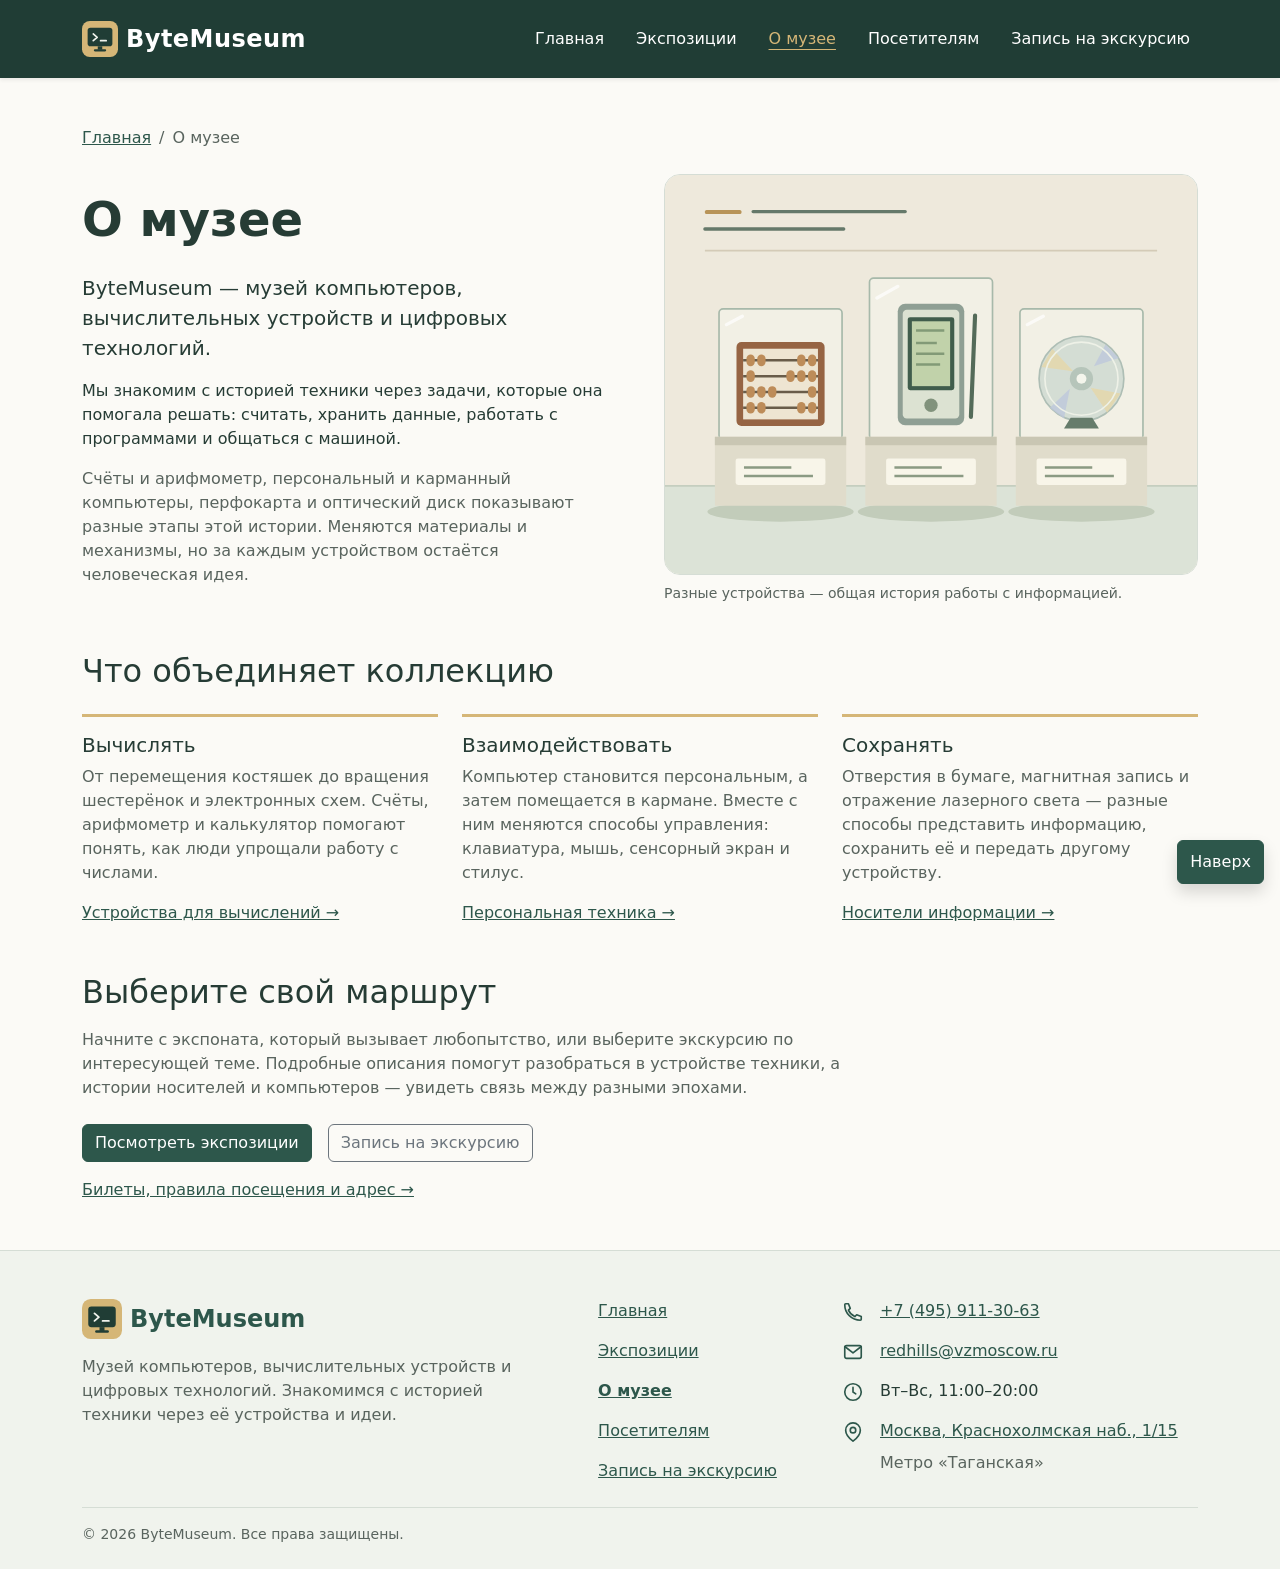
==== about.html @ 6b01838a "feat: add about page, update links, fix go-to-top button" ====
<!DOCTYPE html>
<html lang="ru">
<head>
  <meta charset="UTF-8">
  <meta name="viewport" content="width=device-width, initial-scale=1.0">
  <meta name="description" content="О ByteMuseum: музей компьютеров, вычислительных устройств и цифровых технологий. Идея коллекции и знакомство с историей вычислений.">
  <title>О музее — ByteMuseum</title>
  <link rel="icon" type="image/svg+xml" href="images/logo.svg">
  <link rel="stylesheet" href="https://cdn.jsdelivr.net/npm/bootstrap@5.3.8/dist/css/bootstrap.min.css">
  <link rel="stylesheet" href="css/custom.css">
</head>
<body id="top" class="d-flex flex-column min-vh-100">
  <header class="museum-header sticky-top text-white shadow-sm">
    <nav class="museum-nav navbar navbar-expand-lg py-3" data-bs-theme="dark" aria-label="Основная навигация">
      <div class="container">
        <a class="museum-header__brand navbar-brand d-inline-flex align-items-center gap-2 fs-4 mb-0" href="index.html">
          <img class="museum-brand__icon" src="images/logo.svg" width="36" height="36" alt="">
          <span>ByteMuseum</span>
        </a>
        <button class="navbar-toggler" type="button" data-bs-toggle="collapse" data-bs-target="#main-menu" aria-controls="main-menu" aria-expanded="false" aria-label="Открыть или закрыть меню">
          <span class="navbar-toggler-icon"></span>
        </button>
        <div class="collapse navbar-collapse" id="main-menu">
          <ul class="navbar-nav ms-auto gap-lg-3 pt-3 pt-lg-0">
            <li class="nav-item"><a class="museum-nav__link nav-link" href="index.html">Главная</a></li>
            <li class="nav-item"><a class="museum-nav__link nav-link" href="exhibitions.html">Экспозиции</a></li>
            <li class="nav-item"><a class="museum-nav__link nav-link" href="about.html" aria-current="page">О музее</a></li>
            <li class="nav-item"><a class="museum-nav__link nav-link" href="visitors.html">Посетителям</a></li>
            <li class="nav-item"><a class="museum-nav__link nav-link" href="tours.html">Запись на экскурсию</a></li>
          </ul>
        </div>
      </div>
    </nav>
  </header>

  <main class="container flex-grow-1 py-5">
    <nav class="breadcrumbs mb-4" aria-label="Хлебные крошки">
      <ol class="breadcrumb mb-0">
        <li class="breadcrumb-item"><a href="index.html">Главная</a></li>
        <li class="breadcrumb-item active" aria-current="page">О музее</li>
      </ol>
    </nav>

    <section class="row align-items-center g-4 g-lg-5 mb-5" aria-labelledby="about-museum-title">
      <div class="col-12 col-lg-6">
        <h1 id="about-museum-title" class="display-5 fw-bold mb-4">О музее</h1>
        <p class="lead">ByteMuseum — музей компьютеров, вычислительных устройств и цифровых технологий.</p>
        <p>Мы знакомим с историей техники через задачи, которые она помогала решать: считать, хранить данные, работать с программами и общаться с машиной.</p>
        <p class="text-body-secondary mb-0">Счёты и арифмометр, персональный и карманный компьютеры, перфокарта и оптический диск показывают разные этапы этой истории. Меняются материалы и механизмы, но за каждым устройством остаётся человеческая идея.</p>
      </div>
      <div class="col-12 col-lg-6">
        <figure class="mb-0">
          <img class="museum-hero__image img-fluid rounded-4 w-100" src="images/museum-display.svg" width="640" height="480" alt="Иллюстрация музейных витрин со счётами, карманным компьютером и оптическим диском">
          <figcaption class="small text-body-secondary mt-2">Разные устройства — общая история работы с информацией.</figcaption>
        </figure>
      </div>
    </section>

    <section class="mb-5" aria-labelledby="collection-title">
      <h2 id="collection-title" class="mb-4">Что объединяет коллекцию</h2>
      <div class="row g-4">
        <div class="col-12 col-md-6 col-lg-4">
          <div class="museum-benefit d-flex flex-column h-100 pt-3">
            <h3 class="h5">Вычислять</h3>
            <p class="text-body-secondary">От перемещения костяшек до вращения шестерёнок и электронных схем. Счёты, арифмометр и калькулятор помогают понять, как люди упрощали работу с числами.</p>
            <a class="mt-auto align-self-start" href="exhibitions.html#arithmometer">Устройства для вычислений →</a>
          </div>
        </div>
        <div class="col-12 col-md-6 col-lg-4">
          <div class="museum-benefit d-flex flex-column h-100 pt-3">
            <h3 class="h5">Взаимодействовать</h3>
            <p class="text-body-secondary">Компьютер становится персональным, а затем помещается в кармане. Вместе с ним меняются способы управления: клавиатура, мышь, сенсорный экран и стилус.</p>
            <a class="mt-auto align-self-start" href="exhibitions.html#handheld-computer">Персональная техника →</a>
          </div>
        </div>
        <div class="col-12 col-md-6 col-lg-4">
          <div class="museum-benefit d-flex flex-column h-100 pt-3">
            <h3 class="h5">Сохранять</h3>
            <p class="text-body-secondary">Отверстия в бумаге, магнитная запись и отражение лазерного света — разные способы представить информацию, сохранить её и передать другому устройству.</p>
            <a class="mt-auto align-self-start" href="exhibitions.html#floppy-disk">Носители информации →</a>
          </div>
        </div>
      </div>
    </section>

    <section class="row g-4" aria-labelledby="explore-title">
      <div class="col-12 col-lg-9">
        <h2 id="explore-title" class="mb-3">Выберите свой маршрут</h2>
        <p class="text-body-secondary mb-4">Начните с экспоната, который вызывает любопытство, или выберите экскурсию по интересующей теме. Подробные описания помогут разобраться в устройстве техники, а истории носителей и компьютеров — увидеть связь между разными эпохами.</p>
        <div class="d-flex flex-wrap gap-3 mb-3">
          <a class="museum-button btn btn-primary" href="exhibitions.html">Посмотреть экспозиции</a>
          <a class="btn btn-outline-secondary" href="tours.html">Запись на экскурсию</a>
        </div>
        <a href="visitors.html">Билеты, правила посещения и адрес →</a>
      </div>
    </section>
  </main>

  <footer class="museum-footer border-top pt-5 pb-4">
    <div class="container">
      <div class="row g-4">
        <div class="col-12 col-lg-5">
          <a class="museum-footer__brand d-inline-flex align-items-center gap-2 text-decoration-none mb-3" href="index.html">
            <img class="museum-brand__icon" src="images/logo.svg" width="40" height="40" alt="">
            <span class="fs-4 fw-bold">ByteMuseum</span>
          </a>
          <p class="text-body-secondary mb-0">Музей компьютеров, вычислительных устройств и цифровых технологий. Знакомимся с историей техники через её устройства и идеи.</p>
        </div>
        <div class="col-12 col-sm-5 col-lg-3 d-flex justify-content-lg-center">
          <nav aria-label="Навигация в подвале">
            <ul class="d-flex flex-column gap-3 list-unstyled mb-0">
              <li><a class="museum-footer__link" href="index.html">Главная</a></li>
              <li><a class="museum-footer__link" href="exhibitions.html">Экспозиции</a></li>
              <li><a class="museum-footer__link" href="about.html" aria-current="page">О музее</a></li>
              <li><a class="museum-footer__link" href="visitors.html">Посетителям</a></li>
              <li><a class="museum-footer__link" href="tours.html">Запись на экскурсию</a></li>
            </ul>
          </nav>
        </div>
        <div class="col-12 col-sm-7 col-lg-4">
          <ul class="d-flex flex-column gap-3 list-unstyled mb-0">
            <li class="d-flex align-items-start gap-3">
              <svg class="museum-footer__icon" width="22" height="22" viewBox="0 0 24 24" fill="none" stroke="currentColor" stroke-width="1.8" stroke-linecap="round" stroke-linejoin="round" aria-hidden="true" focusable="false"><use href="images/icons.svg#phone"></use></svg>
              <div><span class="visually-hidden">Телефон: </span><a class="museum-footer__contact" href="tel:+74959113063">+7 (495) 911-30-63</a></div>
            </li>
            <li class="d-flex align-items-start gap-3">
              <svg class="museum-footer__icon" width="22" height="22" viewBox="0 0 24 24" fill="none" stroke="currentColor" stroke-width="1.8" stroke-linecap="round" stroke-linejoin="round" aria-hidden="true" focusable="false"><use href="images/icons.svg#mail"></use></svg>
              <div><span class="visually-hidden">Электронная почта: </span><a class="museum-footer__contact" href="mailto:redhills@vzmoscow.ru">redhills@vzmoscow.ru</a></div>
            </li>
            <li class="d-flex align-items-start gap-3">
              <svg class="museum-footer__icon" width="22" height="22" viewBox="0 0 24 24" fill="none" stroke="currentColor" stroke-width="1.8" stroke-linecap="round" stroke-linejoin="round" aria-hidden="true" focusable="false"><use href="images/icons.svg#clock"></use></svg>
              <div><span class="visually-hidden">Время работы: </span><span>Вт–Вс, 11:00–20:00</span></div>
            </li>
            <li class="d-flex align-items-start gap-3">
              <svg class="museum-footer__icon" width="22" height="22" viewBox="0 0 24 24" fill="none" stroke="currentColor" stroke-width="1.8" stroke-linecap="round" stroke-linejoin="round" aria-hidden="true" focusable="false"><use href="images/icons.svg#pin"></use></svg>
              <address class="mb-0">
                <span class="visually-hidden">Адрес: </span><a href="visitors.html#directions">Москва, Краснохолмская наб., 1/15</a>
                <span class="d-block text-body-secondary mt-2">Метро «Таганская»</span>
              </address>
            </li>
          </ul>
        </div>
      </div>
      <div class="museum-footer__bottom border-top mt-4 pt-3">
        <p class="text-body-secondary small mb-0">&copy; 2026 ByteMuseum. Все права защищены.</p>
      </div>
    </div>
  </footer>

  <a class="museum-button back-to-top btn btn-primary position-fixed bottom-0 end-0 m-3 shadow z-3" href="#top" aria-label="Вернуться к началу страницы">Наверх</a>

  <script src="https://cdn.jsdelivr.net/npm/bootstrap@5.3.8/dist/js/bootstrap.bundle.min.js"></script>
</body>
</html>
---- css/custom.css ----
:root {
  /* Тема сайта */
  --museum-brand: #2d574b;
  --museum-brand-rgb: 45, 87, 75;
  --museum-brand-hover: #234438;
  --museum-header: #203d35;
  --museum-accent: #d5b677;
  --museum-focus: #986414;
  --museum-surface: #ffffff;
  --museum-surface-muted: #f0f3ed;
  --museum-radius: 1rem;
  --museum-anchor-offset: 10rem;

  /* Общие цвета Bootstrap и собственных блоков */
  --bs-primary: var(--museum-brand);
  --bs-primary-rgb: var(--museum-brand-rgb);
  --bs-body-color: #263c35;
  --bs-body-bg: #fbfaf6;
  --bs-secondary-color: #59645e;
  --bs-border-color: #d5ddd5;
  --bs-link-color: var(--museum-brand);
  --bs-link-color-rgb: var(--museum-brand-rgb);
  --bs-link-hover-color: var(--museum-brand-hover);
  --bs-link-hover-color-rgb: 35, 68, 56;
}

/* Базовое поведение и клавиатурная навигация */
html {
  overscroll-behavior: none;
}

a:focus-visible,
.museum-button:focus-visible,
.navbar-toggler:focus-visible,
.table-responsive:focus-visible {
  outline: 3px solid var(--museum-focus);
  outline-offset: 4px;
}

.museum-section {
  scroll-margin-top: var(--museum-anchor-offset);
}

/* Шапка и навигация */
.museum-header {
  background-color: var(--museum-header);
}

.museum-header__brand {
  font-weight: 700;
  letter-spacing: 0.02em;
}

.museum-brand__icon {
  flex-shrink: 0;
}

.museum-footer__contact {
  overflow-wrap: anywhere;
}

.museum-footer__icon {
  flex-shrink: 0;
  margin-top: 0.125rem;
  color: var(--museum-brand);
}

.museum-footer__link[aria-current="page"] {
  font-weight: 600;
}

.museum-footer__bottom {
  /* Оставляем место для фиксированной ссылки «Наверх». */
  padding-right: 7rem;
}

.museum-header a:focus-visible,
.museum-header .navbar-toggler:focus-visible {
  outline-color: var(--museum-accent);
}

.museum-nav__link {
  display: inline-block;
  padding-block: 0.25rem;
  color: #ffffff;
  text-decoration: underline;
  text-decoration-color: transparent;
  text-underline-offset: 0.3em;
}

.museum-nav__link:hover,
.museum-nav__link:focus-visible,
.museum-nav__link[aria-current="page"] {
  color: var(--museum-accent);
  text-decoration-color: currentColor;
}

.museum-nav .navbar-toggler {
  min-width: 48px;
  min-height: 44px;
}

/* Главный блок и преимущества */
.museum-hero,
.museum-footer {
  background-color: var(--museum-surface-muted);
}

.museum-hero__eyebrow,
.exhibit-card__category {
  font-family: var(--bs-font-monospace);
}

.museum-hero__eyebrow {
  color: var(--museum-brand);
}

.museum-hero__title {
  letter-spacing: -0.035em;
}

.museum-hero__image {
  border: 1px solid var(--bs-border-color);
}

.museum-benefit {
  border-top: 3px solid var(--museum-accent);
}

/* Экспонат */
.exhibit-card {
  background-color: var(--museum-surface);
  border: 1px solid var(--bs-border-color);
  border-radius: var(--museum-radius);
}

.exhibit-card--featured {
  border-color: var(--museum-brand);
}

.exhibit-card__image {
  display: block;
  aspect-ratio: 4 / 3;
  object-fit: contain;
  border-bottom: 1px solid var(--bs-border-color);
}

.museum-badge {
  color: #ffffff;
  background-color: var(--museum-brand);
}

.museum-badge--temporary {
  color: var(--museum-header);
  background-color: var(--museum-accent);
}

.exhibit-specs {
  --bs-table-color: var(--bs-body-color);
  --bs-table-bg: var(--museum-surface);
  --bs-table-striped-color: var(--bs-body-color);
  --bs-table-striped-bg: var(--museum-surface-muted);
}

.exhibit-specs th {
  width: 40%;
  font-weight: 600;
}

/* Информация для посетителей */
.visitor-ticket {
  --bs-card-bg: var(--museum-surface);
}

.museum-notice {
  --bs-alert-color: var(--bs-body-color);
  --bs-alert-bg: var(--museum-surface-muted);
  --bs-alert-border-color: var(--bs-border-color);
  --bs-alert-link-color: var(--museum-brand);
}

.museum-faq {
  --bs-accordion-bg: var(--museum-surface);
  --bs-accordion-color: var(--bs-body-color);
  --bs-accordion-btn-color: var(--bs-body-color);
  --bs-accordion-active-color: var(--museum-brand);
  --bs-accordion-active-bg: var(--museum-surface-muted);
  --bs-accordion-btn-focus-box-shadow: inset 0 0 0 3px var(--museum-focus);
}

/* Форма записи и предварительный просмотр заявки */
.tour-note {
  --bs-card-bg: var(--museum-surface-muted);
}

.tour-form .form-control:focus,
.tour-form .form-select:focus,
.tour-form .form-check-input:focus {
  border-color: var(--museum-brand);
  box-shadow: 0 0 0 0.25rem rgba(var(--museum-brand-rgb), 0.2);
}

.tour-form .form-check-input:checked {
  background-color: var(--museum-brand);
  border-color: var(--museum-brand);
}

.tour-summary dd {
  overflow-wrap: anywhere;
}

.tour-summary__comment {
  white-space: pre-wrap;
}

/* Состояния кнопок через переменные Bootstrap */
.museum-button {
  --bs-btn-bg: var(--museum-brand);
  --bs-btn-border-color: var(--museum-brand);
  --bs-btn-hover-bg: var(--museum-brand-hover);
  --bs-btn-hover-border-color: var(--museum-brand-hover);
  --bs-btn-active-bg: var(--museum-header);
  --bs-btn-active-border-color: var(--museum-header);
  --bs-btn-focus-shadow-rgb: var(--museum-brand-rgb);
  --bs-btn-disabled-bg: var(--museum-brand);
  --bs-btn-disabled-border-color: var(--museum-brand);
}

.back-to-top {
  min-height: 44px;
  display: inline-flex;
  align-items: center;
}

/* Карта остаётся достаточно высокой для управления на небольшом экране. */
.visitors-map {
  display: block;
  width: 100%;
  height: clamp(22rem, 45vw, 32rem);
  border: 0;
}

/* Горизонтальное меню занимает меньше места по высоте */
@media (min-width: 992px) {
  :root {
    --museum-anchor-offset: 7rem;
  }
}
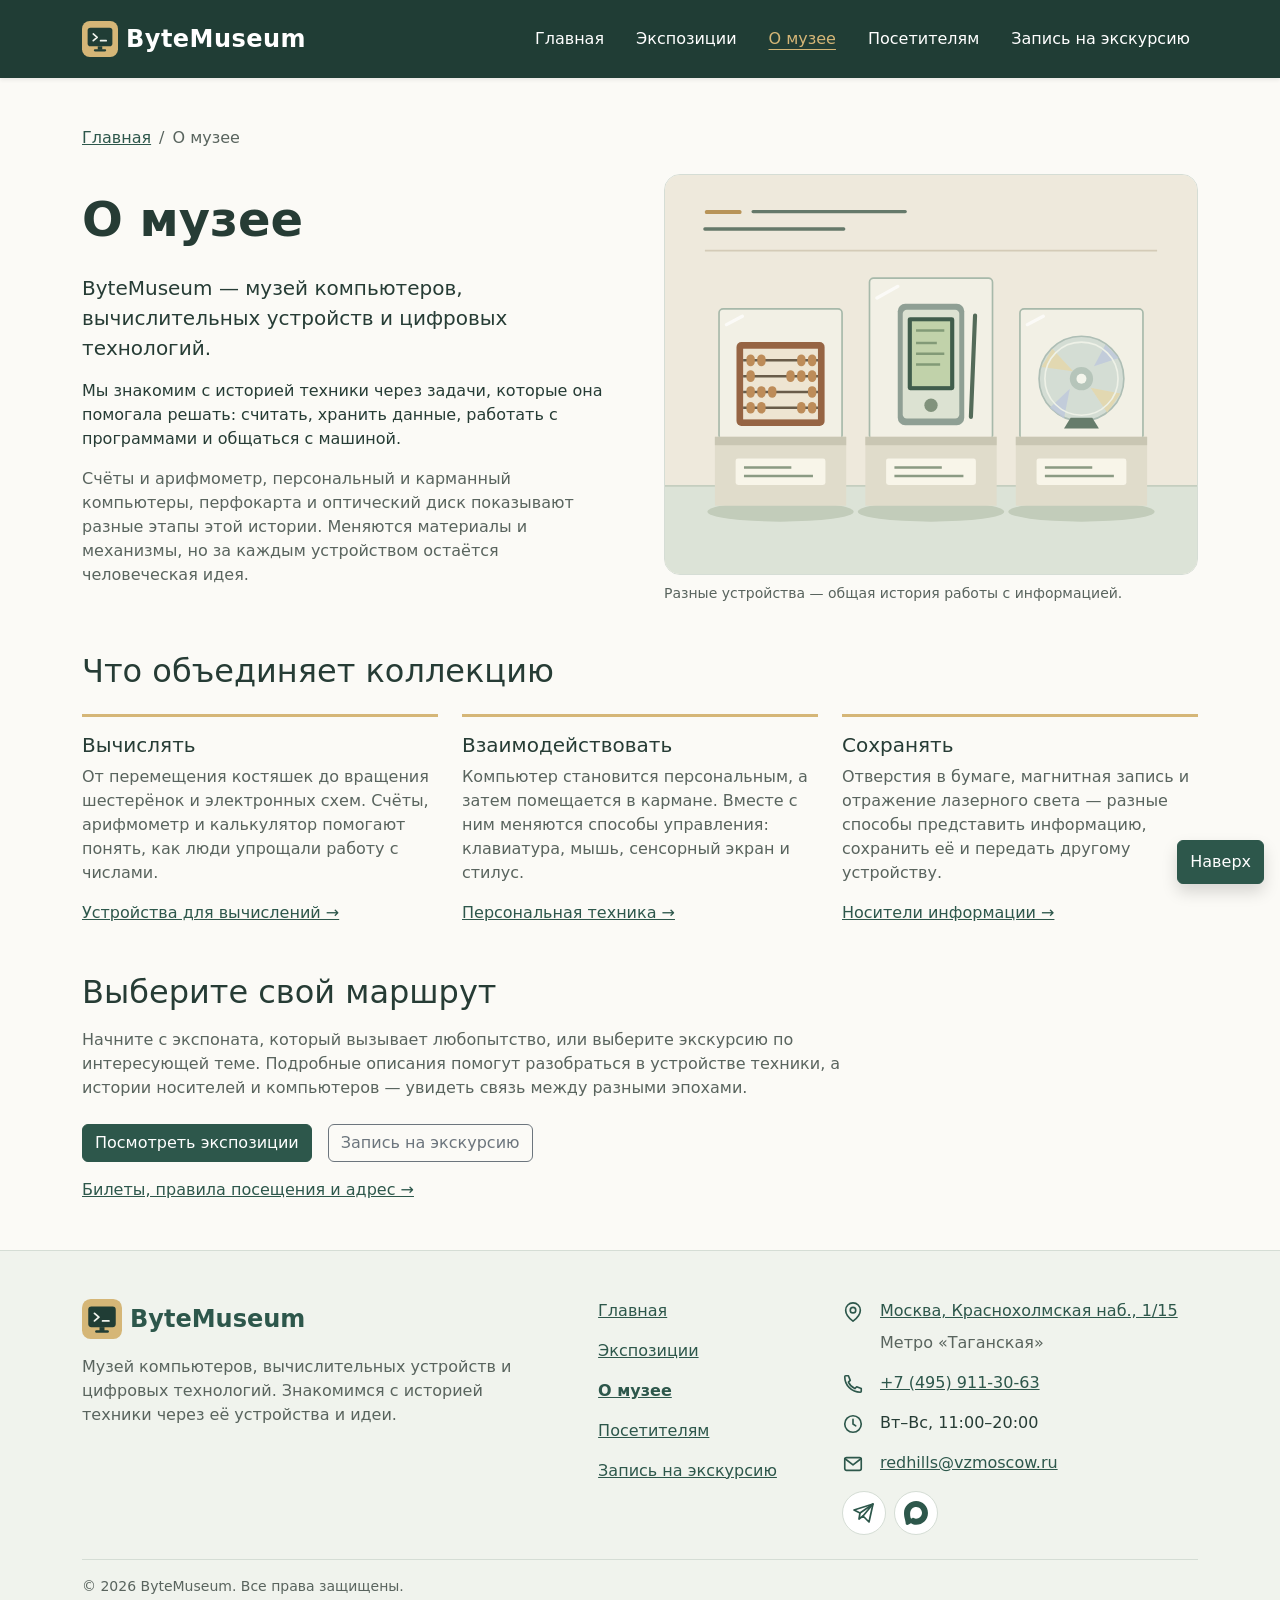
==== commit fa4affa1: "fix: reorder info in footer, add socials" ====
--- a/about.html
+++ b/about.html
@@ -120,23 +120,33 @@
         <div class="col-12 col-sm-7 col-lg-4">
           <ul class="d-flex flex-column gap-3 list-unstyled mb-0">
             <li class="d-flex align-items-start gap-3">
+              <svg class="museum-footer__icon" width="22" height="22" viewBox="0 0 24 24" fill="none" stroke="currentColor" stroke-width="1.8" stroke-linecap="round" stroke-linejoin="round" aria-hidden="true" focusable="false"><use href="images/icons.svg#pin"></use></svg>
+              <address class="mb-0">
+                <span class="visually-hidden">Адрес: </span><a href="visitors.html#directions">Москва, Краснохолмская наб., 1/15</a>
+                <span class="d-block text-body-secondary mt-2">Метро «Таганская»</span>
+              </address>
+            </li>
+            <li class="d-flex align-items-start gap-3">
               <svg class="museum-footer__icon" width="22" height="22" viewBox="0 0 24 24" fill="none" stroke="currentColor" stroke-width="1.8" stroke-linecap="round" stroke-linejoin="round" aria-hidden="true" focusable="false"><use href="images/icons.svg#phone"></use></svg>
               <div><span class="visually-hidden">Телефон: </span><a class="museum-footer__contact" href="tel:+74959113063">+7 (495) 911-30-63</a></div>
-            </li>
-            <li class="d-flex align-items-start gap-3">
-              <svg class="museum-footer__icon" width="22" height="22" viewBox="0 0 24 24" fill="none" stroke="currentColor" stroke-width="1.8" stroke-linecap="round" stroke-linejoin="round" aria-hidden="true" focusable="false"><use href="images/icons.svg#mail"></use></svg>
-              <div><span class="visually-hidden">Электронная почта: </span><a class="museum-footer__contact" href="mailto:redhills@vzmoscow.ru">redhills@vzmoscow.ru</a></div>
             </li>
             <li class="d-flex align-items-start gap-3">
               <svg class="museum-footer__icon" width="22" height="22" viewBox="0 0 24 24" fill="none" stroke="currentColor" stroke-width="1.8" stroke-linecap="round" stroke-linejoin="round" aria-hidden="true" focusable="false"><use href="images/icons.svg#clock"></use></svg>
               <div><span class="visually-hidden">Время работы: </span><span>Вт–Вс, 11:00–20:00</span></div>
             </li>
             <li class="d-flex align-items-start gap-3">
-              <svg class="museum-footer__icon" width="22" height="22" viewBox="0 0 24 24" fill="none" stroke="currentColor" stroke-width="1.8" stroke-linecap="round" stroke-linejoin="round" aria-hidden="true" focusable="false"><use href="images/icons.svg#pin"></use></svg>
-              <address class="mb-0">
-                <span class="visually-hidden">Адрес: </span><a href="visitors.html#directions">Москва, Краснохолмская наб., 1/15</a>
-                <span class="d-block text-body-secondary mt-2">Метро «Таганская»</span>
-              </address>
+              <svg class="museum-footer__icon" width="22" height="22" viewBox="0 0 24 24" fill="none" stroke="currentColor" stroke-width="1.8" stroke-linecap="round" stroke-linejoin="round" aria-hidden="true" focusable="false"><use href="images/icons.svg#mail"></use></svg>
+              <div><span class="visually-hidden">Электронная почта: </span><a class="museum-footer__contact" href="mailto:redhills@vzmoscow.ru">redhills@vzmoscow.ru</a></div>
+            </li>
+            <li>
+              <div class="social-links d-flex align-items-center gap-2" role="group" aria-label="Социальные сети">
+                <a class="social-links__link" href="https://t.me/kholmygallery" target="_blank" rel="noopener noreferrer" aria-label="Telegram (откроется в новой вкладке)" title="Telegram">
+                  <svg width="24" height="24" viewBox="0 0 24 24" aria-hidden="true" focusable="false"><use href="images/icons.svg#telegram"></use></svg>
+                </a>
+                <a class="social-links__link" href="https://max.ru/" target="_blank" rel="noopener noreferrer" aria-label="MAX (откроется в новой вкладке)" title="MAX">
+                  <svg width="24" height="24" viewBox="0 0 24 24" aria-hidden="true" focusable="false"><use href="images/icons.svg#max"></use></svg>
+                </a>
+              </div>
             </li>
           </ul>
         </div>
--- a/css/custom.css
+++ b/css/custom.css
@@ -69,6 +69,26 @@
   font-weight: 600;
 }
 
+.social-links__link {
+  display: inline-flex;
+  align-items: center;
+  justify-content: center;
+  flex-shrink: 0;
+  width: 44px;
+  height: 44px;
+  color: var(--museum-brand);
+  background-color: var(--museum-surface);
+  border: 1px solid var(--bs-border-color);
+  border-radius: 50%;
+}
+
+.social-links__link:hover,
+.social-links__link:focus-visible {
+  color: #ffffff;
+  background-color: var(--museum-brand);
+  border-color: var(--museum-brand);
+}
+
 .museum-footer__bottom {
   /* Оставляем место для фиксированной ссылки «Наверх». */
   padding-right: 7rem;
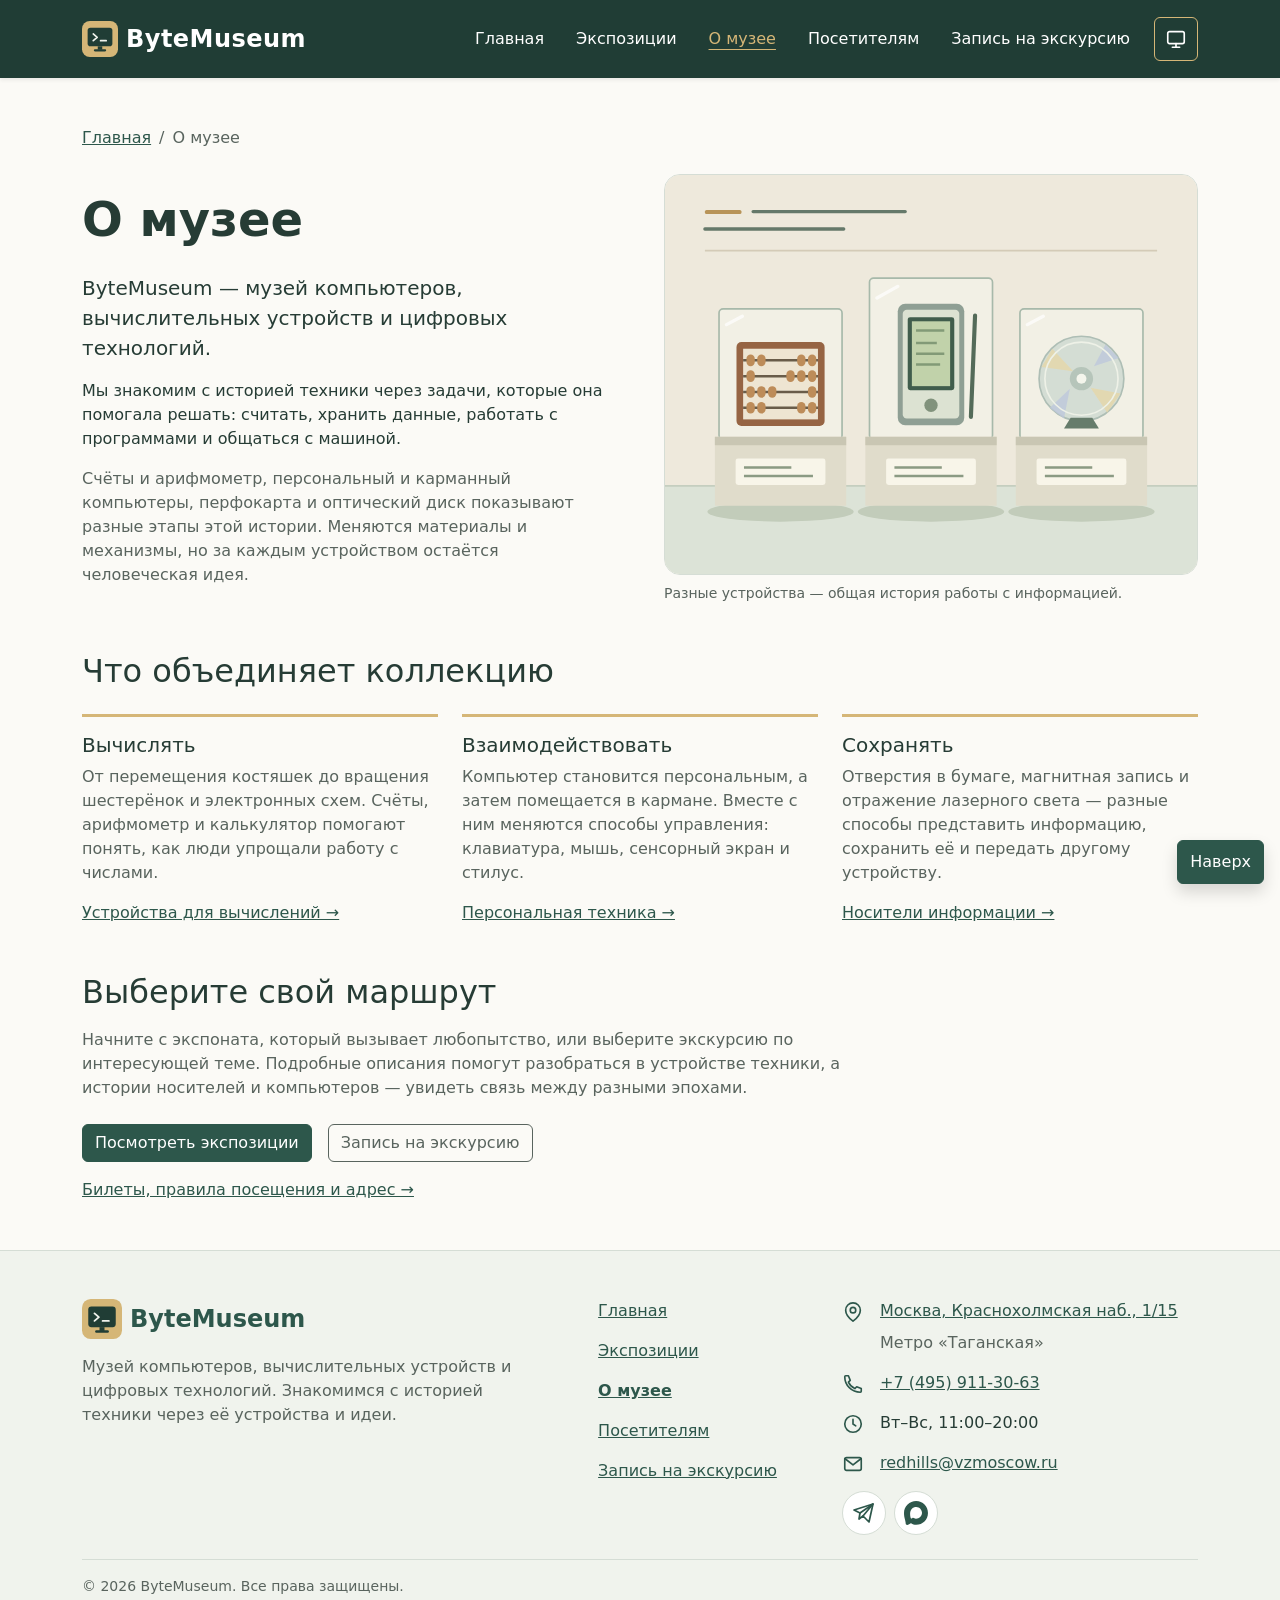
==== commit 235ecd92: "feat: system/light/dark theme" ====
--- a/about.html
+++ b/about.html
@@ -1,17 +1,18 @@
 <!DOCTYPE html>
-<html lang="ru">
+<html lang="ru" data-bs-theme="light">
 <head>
   <meta charset="UTF-8">
   <meta name="viewport" content="width=device-width, initial-scale=1.0">
   <meta name="description" content="О ByteMuseum: музей компьютеров, вычислительных устройств и цифровых технологий. Идея коллекции и знакомство с историей вычислений.">
   <title>О музее — ByteMuseum</title>
   <link rel="icon" type="image/svg+xml" href="images/logo.svg">
+  <script src="js/theme.js"></script>
   <link rel="stylesheet" href="https://cdn.jsdelivr.net/npm/bootstrap@5.3.8/dist/css/bootstrap.min.css">
   <link rel="stylesheet" href="css/custom.css">
 </head>
 <body id="top" class="d-flex flex-column min-vh-100">
   <header class="museum-header sticky-top text-white shadow-sm">
-    <nav class="museum-nav navbar navbar-expand-lg py-3" data-bs-theme="dark" aria-label="Основная навигация">
+    <nav class="museum-nav navbar navbar-expand-xl py-3" data-bs-theme="dark" aria-label="Основная навигация">
       <div class="container">
         <a class="museum-header__brand navbar-brand d-inline-flex align-items-center gap-2 fs-4 mb-0" href="index.html">
           <img class="museum-brand__icon" src="images/logo.svg" width="36" height="36" alt="">
@@ -21,13 +22,16 @@
           <span class="navbar-toggler-icon"></span>
         </button>
         <div class="collapse navbar-collapse" id="main-menu">
-          <ul class="navbar-nav ms-auto gap-lg-3 pt-3 pt-lg-0">
+          <ul class="navbar-nav ms-auto gap-xl-3 pt-3 pt-xl-0">
             <li class="nav-item"><a class="museum-nav__link nav-link" href="index.html">Главная</a></li>
             <li class="nav-item"><a class="museum-nav__link nav-link" href="exhibitions.html">Экспозиции</a></li>
             <li class="nav-item"><a class="museum-nav__link nav-link" href="about.html" aria-current="page">О музее</a></li>
             <li class="nav-item"><a class="museum-nav__link nav-link" href="visitors.html">Посетителям</a></li>
             <li class="nav-item"><a class="museum-nav__link nav-link" href="tours.html">Запись на экскурсию</a></li>
           </ul>
+          <button id="theme-toggle" class="theme-toggle btn align-items-center justify-content-center ms-xl-3 mt-3 mt-xl-0" type="button" aria-label="Тема: системная. Переключить на тёмную" title="Тема: системная. Переключить на тёмную" hidden>
+            <svg width="22" height="22" viewBox="0 0 24 24" fill="none" stroke="currentColor" stroke-width="1.8" stroke-linecap="round" stroke-linejoin="round" aria-hidden="true" focusable="false"><use id="theme-icon" href="images/icons.svg#theme-system"></use></svg>
+          </button>
         </div>
       </div>
     </nav>
--- a/css/custom.css
+++ b/css/custom.css
@@ -1,27 +1,92 @@
 :root {
-  /* Тема сайта */
+  /* Палитра светлой темы и общие размеры. */
+  color-scheme: light;
   --museum-brand: #2d574b;
   --museum-brand-rgb: 45, 87, 75;
   --museum-brand-hover: #234438;
+  --museum-brand-hover-rgb: 35, 68, 56;
+  --museum-on-brand: #ffffff;
+  --museum-button-bg: #2d574b;
+  --museum-button-hover: #234438;
+  --museum-button-active: #203d35;
   --museum-header: #203d35;
   --museum-accent: #d5b677;
   --museum-focus: #986414;
   --museum-surface: #ffffff;
   --museum-surface-muted: #f0f3ed;
+  --museum-input-border: #75877c;
   --museum-radius: 1rem;
   --museum-anchor-offset: 10rem;
 
-  /* Общие цвета Bootstrap и собственных блоков */
+  /* Переменные Bootstrap: текст, поверхности, ссылки и состояния форм. */
   --bs-primary: var(--museum-brand);
   --bs-primary-rgb: var(--museum-brand-rgb);
+  --bs-primary-text-emphasis: #234438;
+  --bs-primary-bg-subtle: #e5eee7;
+  --bs-primary-border-subtle: #a2b7aa;
   --bs-body-color: #263c35;
+  --bs-body-color-rgb: 38, 60, 53;
   --bs-body-bg: #fbfaf6;
+  --bs-body-bg-rgb: 251, 250, 246;
+  --bs-emphasis-color: #182a23;
+  --bs-emphasis-color-rgb: 24, 42, 35;
   --bs-secondary-color: #59645e;
+  --bs-secondary-color-rgb: 89, 100, 94;
+  --bs-secondary-bg: #e5ebe4;
+  --bs-secondary-bg-rgb: 229, 235, 228;
+  --bs-tertiary-color: #626c66;
+  --bs-tertiary-color-rgb: 98, 108, 102;
+  --bs-tertiary-bg: var(--museum-surface-muted);
+  --bs-tertiary-bg-rgb: 240, 243, 237;
   --bs-border-color: #d5ddd5;
+  --bs-border-color-translucent: rgba(38, 60, 53, 0.25);
   --bs-link-color: var(--museum-brand);
   --bs-link-color-rgb: var(--museum-brand-rgb);
   --bs-link-hover-color: var(--museum-brand-hover);
-  --bs-link-hover-color-rgb: 35, 68, 56;
+  --bs-link-hover-color-rgb: var(--museum-brand-hover-rgb);
+  --bs-form-valid-color: #146c43;
+  --bs-form-valid-border-color: #146c43;
+  --bs-form-invalid-color: #b02a37;
+  --bs-form-invalid-border-color: #b02a37;
+}
+
+:root[data-bs-theme="dark"] {
+  color-scheme: dark;
+  --museum-brand: #9bcbb5;
+  --museum-brand-rgb: 155, 203, 181;
+  --museum-brand-hover: #c1e4d2;
+  --museum-brand-hover-rgb: 193, 228, 210;
+  --museum-on-brand: #142c23;
+  --museum-button-bg: #356653;
+  --museum-button-hover: #407a64;
+  --museum-button-active: #2d574b;
+  --museum-header: #162b24;
+  --museum-focus: #e1c48c;
+  --museum-surface: #202e28;
+  --museum-surface-muted: #26382f;
+  --museum-input-border: #789184;
+  --bs-primary-text-emphasis: #b2ddc7;
+  --bs-primary-bg-subtle: #243c30;
+  --bs-primary-border-subtle: #648b74;
+  --bs-body-color: #e5ede6;
+  --bs-body-color-rgb: 229, 237, 230;
+  --bs-body-bg: #17221c;
+  --bs-body-bg-rgb: 23, 34, 28;
+  --bs-emphasis-color: #f5faf5;
+  --bs-emphasis-color-rgb: 245, 250, 245;
+  --bs-secondary-color: #b4c4b9;
+  --bs-secondary-color-rgb: 180, 196, 185;
+  --bs-secondary-bg: #304338;
+  --bs-secondary-bg-rgb: 48, 67, 56;
+  --bs-tertiary-color: #a6b9ac;
+  --bs-tertiary-color-rgb: 166, 185, 172;
+  --bs-tertiary-bg-rgb: 38, 56, 47;
+  --bs-border-color: #52675a;
+  --bs-border-color-translucent: rgba(229, 237, 230, 0.25);
+  --bs-form-valid-color: #92d7b4;
+  --bs-form-valid-border-color: #92d7b4;
+  --bs-form-invalid-color: #ffa8b1;
+  --bs-form-invalid-border-color: #ffa8b1;
 }
 
 /* Базовое поведение и клавиатурная навигация */
@@ -84,7 +149,7 @@
 
 .social-links__link:hover,
 .social-links__link:focus-visible {
-  color: #ffffff;
+  color: var(--museum-on-brand);
   background-color: var(--museum-brand);
   border-color: var(--museum-brand);
 }
@@ -120,6 +185,38 @@
   min-height: 44px;
 }
 
+.theme-toggle {
+  --bs-btn-color: #ffffff;
+  --bs-btn-border-color: var(--museum-accent);
+  --bs-btn-hover-color: var(--museum-header);
+  --bs-btn-hover-bg: var(--museum-accent);
+  --bs-btn-hover-border-color: var(--museum-accent);
+  --bs-btn-active-color: var(--museum-header);
+  --bs-btn-active-bg: var(--museum-accent);
+  --bs-btn-active-border-color: var(--museum-accent);
+  min-height: 44px;
+  width: 44px;
+  padding: 0;
+}
+
+.theme-toggle:not([hidden]) {
+  display: inline-flex;
+}
+
+.theme-toggle[hidden] {
+  display: none;
+}
+
+.theme-toggle:focus-visible {
+  outline: 3px solid var(--museum-accent);
+  outline-offset: 4px;
+}
+
+.theme-toggle[data-theme-mode="dark"] {
+  color: var(--museum-header);
+  background-color: var(--museum-accent);
+}
+
 /* Главный блок и преимущества */
 .museum-hero,
 .museum-footer {
@@ -147,7 +244,87 @@
   border-top: 3px solid var(--museum-accent);
 }
 
-/* Экспонат */
+/* Хронология: вертикальная на телефоне, горизонтальная на широком экране. */
+.museum-timeline {
+  background-color: var(--museum-surface-muted);
+}
+
+.museum-timeline__list {
+  margin: 0 0 0 0.75rem;
+  padding-top: 0.75rem;
+}
+
+.museum-timeline__step {
+  position: relative;
+  padding: 0 0 2rem 2rem;
+  border-left: 2px solid var(--museum-brand);
+}
+
+.museum-timeline__step:last-child {
+  padding-bottom: 0;
+  border-color: transparent;
+}
+
+.museum-timeline__number {
+  position: absolute;
+  top: 0;
+  left: -0.85rem;
+  display: inline-flex;
+  align-items: center;
+  justify-content: center;
+  width: 1.6rem;
+  height: 1.6rem;
+  border-radius: 50%;
+  color: var(--museum-on-brand);
+  background-color: var(--museum-brand);
+  font-size: 0.875rem;
+  font-weight: 600;
+}
+
+/* Экспозиции и экспонаты */
+.exhibition-filters {
+  background-color: var(--museum-surface-muted);
+}
+
+.exhibition-empty {
+  background-color: var(--museum-surface);
+}
+
+.exhibit-comparison {
+  background-color: var(--museum-surface);
+}
+
+.comparison-table {
+  table-layout: fixed;
+  min-width: 42rem;
+}
+
+.comparison-table thead th {
+  width: auto;
+}
+
+.comparison-table--three {
+  min-width: 54rem;
+}
+
+.comparison-table th:first-child {
+  width: 10rem;
+}
+
+.comparison-table th,
+.comparison-table td {
+  overflow-wrap: anywhere;
+}
+
+#comparison-result-title {
+  scroll-margin-top: var(--museum-anchor-offset);
+}
+
+.comparison-choice .form-check-input:checked {
+  background-color: var(--museum-button-bg);
+  border-color: var(--museum-button-bg);
+}
+
 .exhibit-card {
   background-color: var(--museum-surface);
   border: 1px solid var(--bs-border-color);
@@ -166,7 +343,7 @@
 }
 
 .museum-badge {
-  color: #ffffff;
+  color: var(--museum-on-brand);
   background-color: var(--museum-brand);
 }
 
@@ -209,20 +386,43 @@
 }
 
 /* Форма записи и предварительный просмотр заявки */
+.form-control,
+.form-select,
+.form-check-input,
+.input-group-text {
+  border-color: var(--museum-input-border);
+}
+
+.btn-outline-secondary {
+  --bs-btn-color: var(--bs-secondary-color);
+  --bs-btn-border-color: var(--bs-secondary-color);
+  --bs-btn-hover-color: var(--bs-body-bg);
+  --bs-btn-hover-bg: var(--bs-body-color);
+  --bs-btn-hover-border-color: var(--bs-body-color);
+  --bs-btn-active-color: var(--bs-body-bg);
+  --bs-btn-active-bg: var(--bs-body-color);
+  --bs-btn-active-border-color: var(--bs-body-color);
+  --bs-btn-disabled-color: var(--bs-secondary-color);
+  --bs-btn-disabled-border-color: var(--bs-secondary-color);
+}
+
 .tour-note {
   --bs-card-bg: var(--museum-surface-muted);
 }
 
 .tour-form .form-control:focus,
 .tour-form .form-select:focus,
+.exhibition-filters .form-control:focus,
+.exhibition-filters .form-select:focus,
+.comparison-choice .form-check-input:focus,
 .tour-form .form-check-input:focus {
   border-color: var(--museum-brand);
   box-shadow: 0 0 0 0.25rem rgba(var(--museum-brand-rgb), 0.2);
 }
 
 .tour-form .form-check-input:checked {
-  background-color: var(--museum-brand);
-  border-color: var(--museum-brand);
+  background-color: var(--museum-button-bg);
+  border-color: var(--museum-button-bg);
 }
 
 .tour-summary dd {
@@ -235,15 +435,19 @@
 
 /* Состояния кнопок через переменные Bootstrap */
 .museum-button {
-  --bs-btn-bg: var(--museum-brand);
-  --bs-btn-border-color: var(--museum-brand);
-  --bs-btn-hover-bg: var(--museum-brand-hover);
-  --bs-btn-hover-border-color: var(--museum-brand-hover);
-  --bs-btn-active-bg: var(--museum-header);
-  --bs-btn-active-border-color: var(--museum-header);
+  --bs-btn-color: #ffffff;
+  --bs-btn-hover-color: #ffffff;
+  --bs-btn-active-color: #ffffff;
+  --bs-btn-disabled-color: #ffffff;
+  --bs-btn-bg: var(--museum-button-bg);
+  --bs-btn-border-color: var(--museum-button-bg);
+  --bs-btn-hover-bg: var(--museum-button-hover);
+  --bs-btn-hover-border-color: var(--museum-button-hover);
+  --bs-btn-active-bg: var(--museum-button-active);
+  --bs-btn-active-border-color: var(--museum-button-active);
   --bs-btn-focus-shadow-rgb: var(--museum-brand-rgb);
-  --bs-btn-disabled-bg: var(--museum-brand);
-  --bs-btn-disabled-border-color: var(--museum-brand);
+  --bs-btn-disabled-bg: var(--museum-button-bg);
+  --bs-btn-disabled-border-color: var(--museum-button-bg);
 }
 
 .back-to-top {
@@ -265,4 +469,19 @@
   :root {
     --museum-anchor-offset: 7rem;
   }
-}
+
+  .museum-timeline__list {
+    margin-left: 0;
+  }
+
+  .museum-timeline__step {
+    padding: 2rem 1rem 0 0;
+    border-left: 0;
+    border-top: 2px solid var(--museum-brand);
+  }
+
+  .museum-timeline__number {
+    top: -0.85rem;
+    left: 0;
+  }
+}
